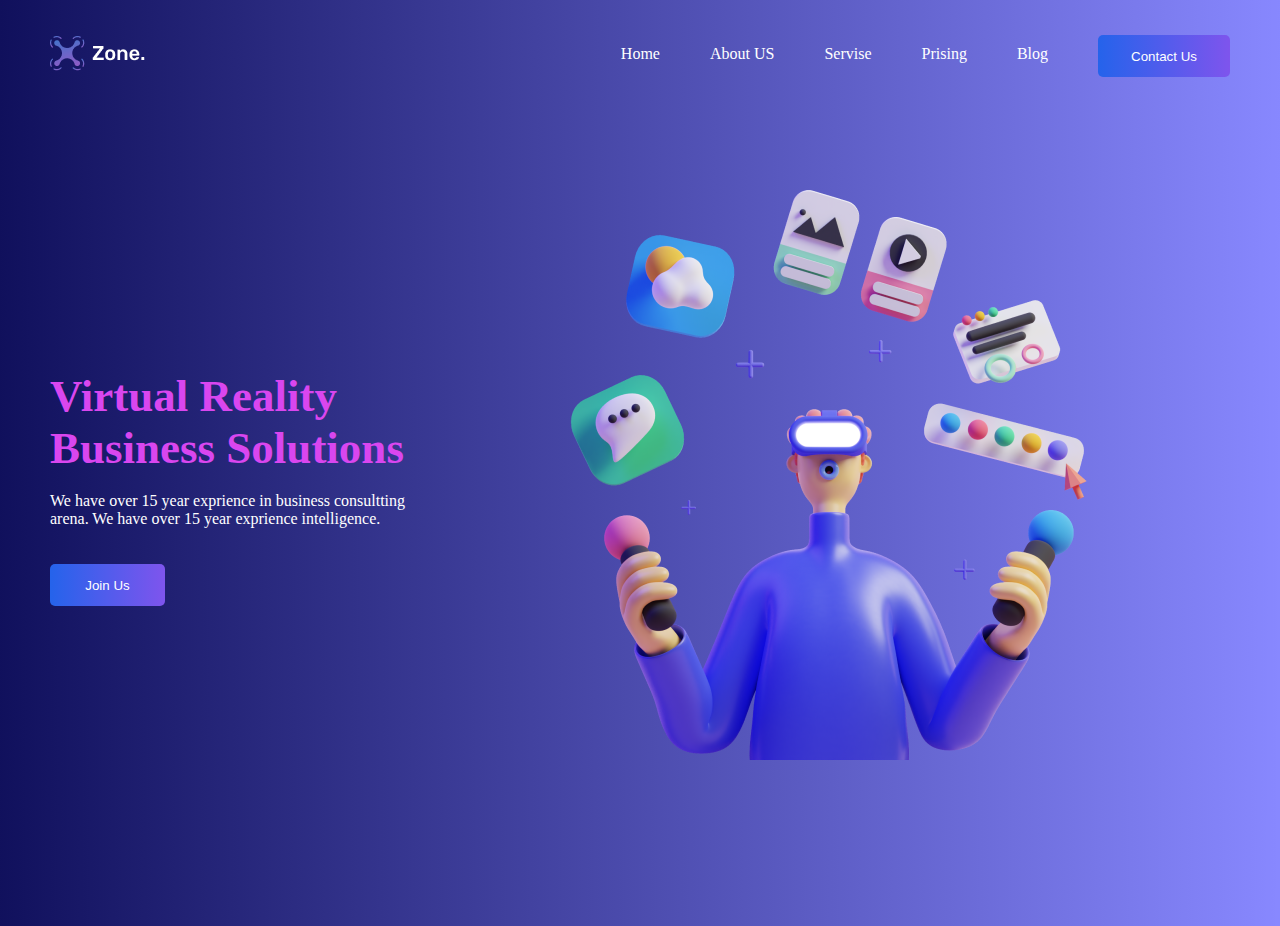
==== index.html @ 9a391731 "first commit" ====
<!DOCTYPE html>
<html lang="en">
<head>
    <meta charset="UTF-8">
    <meta name="viewport" content="width=device-width, initial-scale=1.0">
    <title>Document</title>
  <link rel="stylesheet" href="./index.css">
</head>
<body>
    <div class="container">
<header>
    <div class="boshi">

<div class="div1">
    <img src="./Logo.png" alt="">
</div>

<div class="div2">
    <a href="">Home</a>
    <a href="">About US</a>
    <a href="">Servise</a>
    <a href="">Prising</a>
    <a href="">Blog</a>
    <button>Contact Us</button>
</div>

</div>
</header>
<section>
<div class="left">
<div class="text">
    <h1>Virtual Reality <br> Business Solutions</h1> <br>
    <p>We have over 15 year exprience in business consultting <br> arena. We have over 
        15 year exprience  intelligence.</p> <br><br>
    <button class="button2">Join Us</button>
</div>
</div>
<div class="right">
    <img src="./Saly-19.png" alt="">
</div>



</section>






    </div>
</body>
</html>
---- index.css ----
*{
    margin: 0;
    padding: 0;
    box-sizing: border-box;
    text-decoration: none;
}
body{
    height: 100%;
    background: linear-gradient(90.35deg, rgb(16, 16, 92), rgba(0, 0, 255, 0.466));
    background-repeat: no-repeat;
}
a{
    position: relative;
    top: 10px;
    color: white;
}
button{
    width: 132px;
height: 42px;
background: linear-gradient(90.35deg, #2563EB 0.36%, #D946EF 201.02%);
border-radius: 5px 5px 5px 5px;
border: none;
color: white;
}
.button2{
    width:115px;
height: 42px;
color: white;
}
.boshi{
    height: 100%;
    display: flex;
    height: 50px;
    align-items: center;
    justify-content: space-between;
  width: 100%;
}
header{
    display: flex;
}
.container{
padding: 30px 50px;
}
.right > img {
width: 100%;
padding: 0px 33px 66px 33px;


}
.div2{
    position: relative;
    top: 5px;
    display: flex;
height: 100%;
justify-content: space-between;
gap: 50px;
}
section{
    display: flex;
  justify-content: space-between;
}
.left{
    display: flex;
    align-items: center;
}
h1{
    font-size: 45px;
   color:  #D946EF;
}
p{
    color: white;
}
.text{
    width: 100%;
}
@media only screen and (max-width: 735px) {
   .div2{
    display: none;
   }
   .div1{
    margin: auto;
   }
   
  }
  @media only screen and (max-width: 700px) {
    section{
display: flex;
flex-direction: column;
    }
    .text{
        text-align: center;
        margin-top: 30px;
        display: flex;
        flex-direction:column;
        justify-content: center
        ;
    }
    .button2{
    margin: auto;
    }
  }
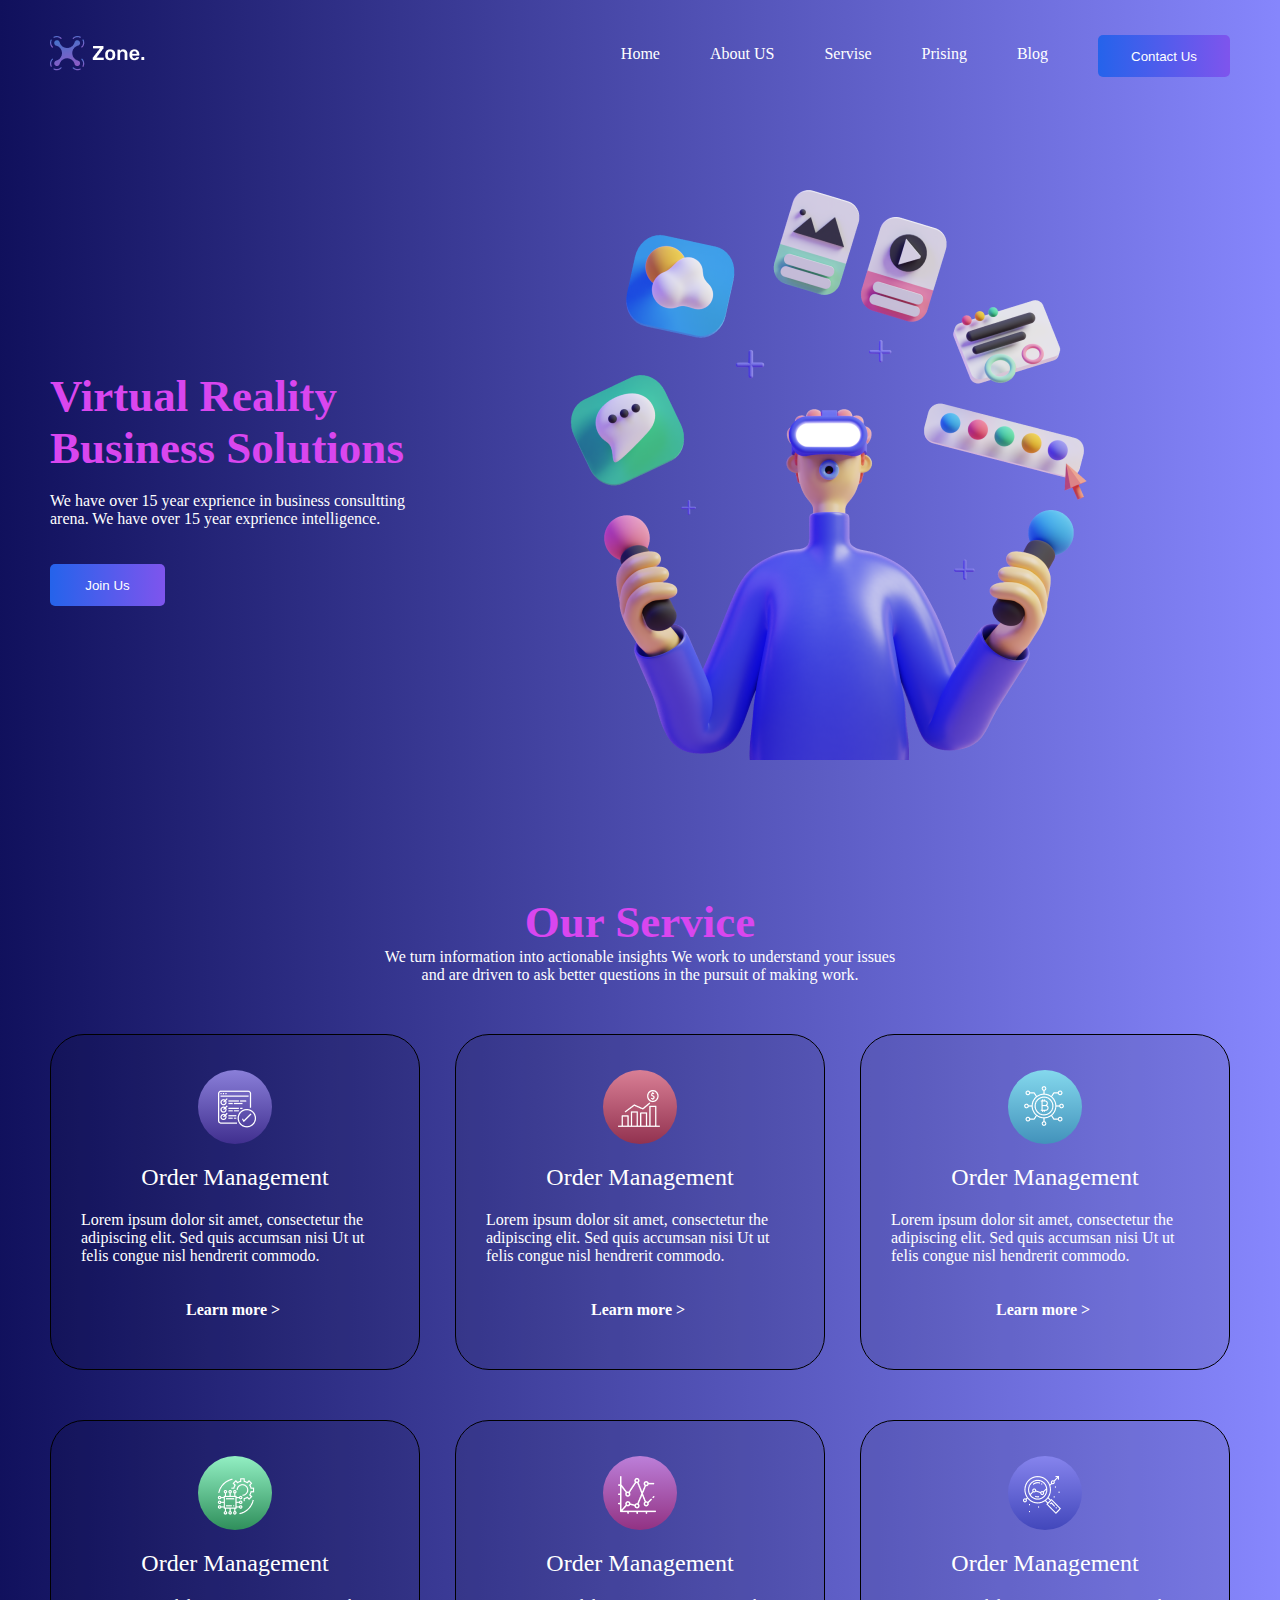
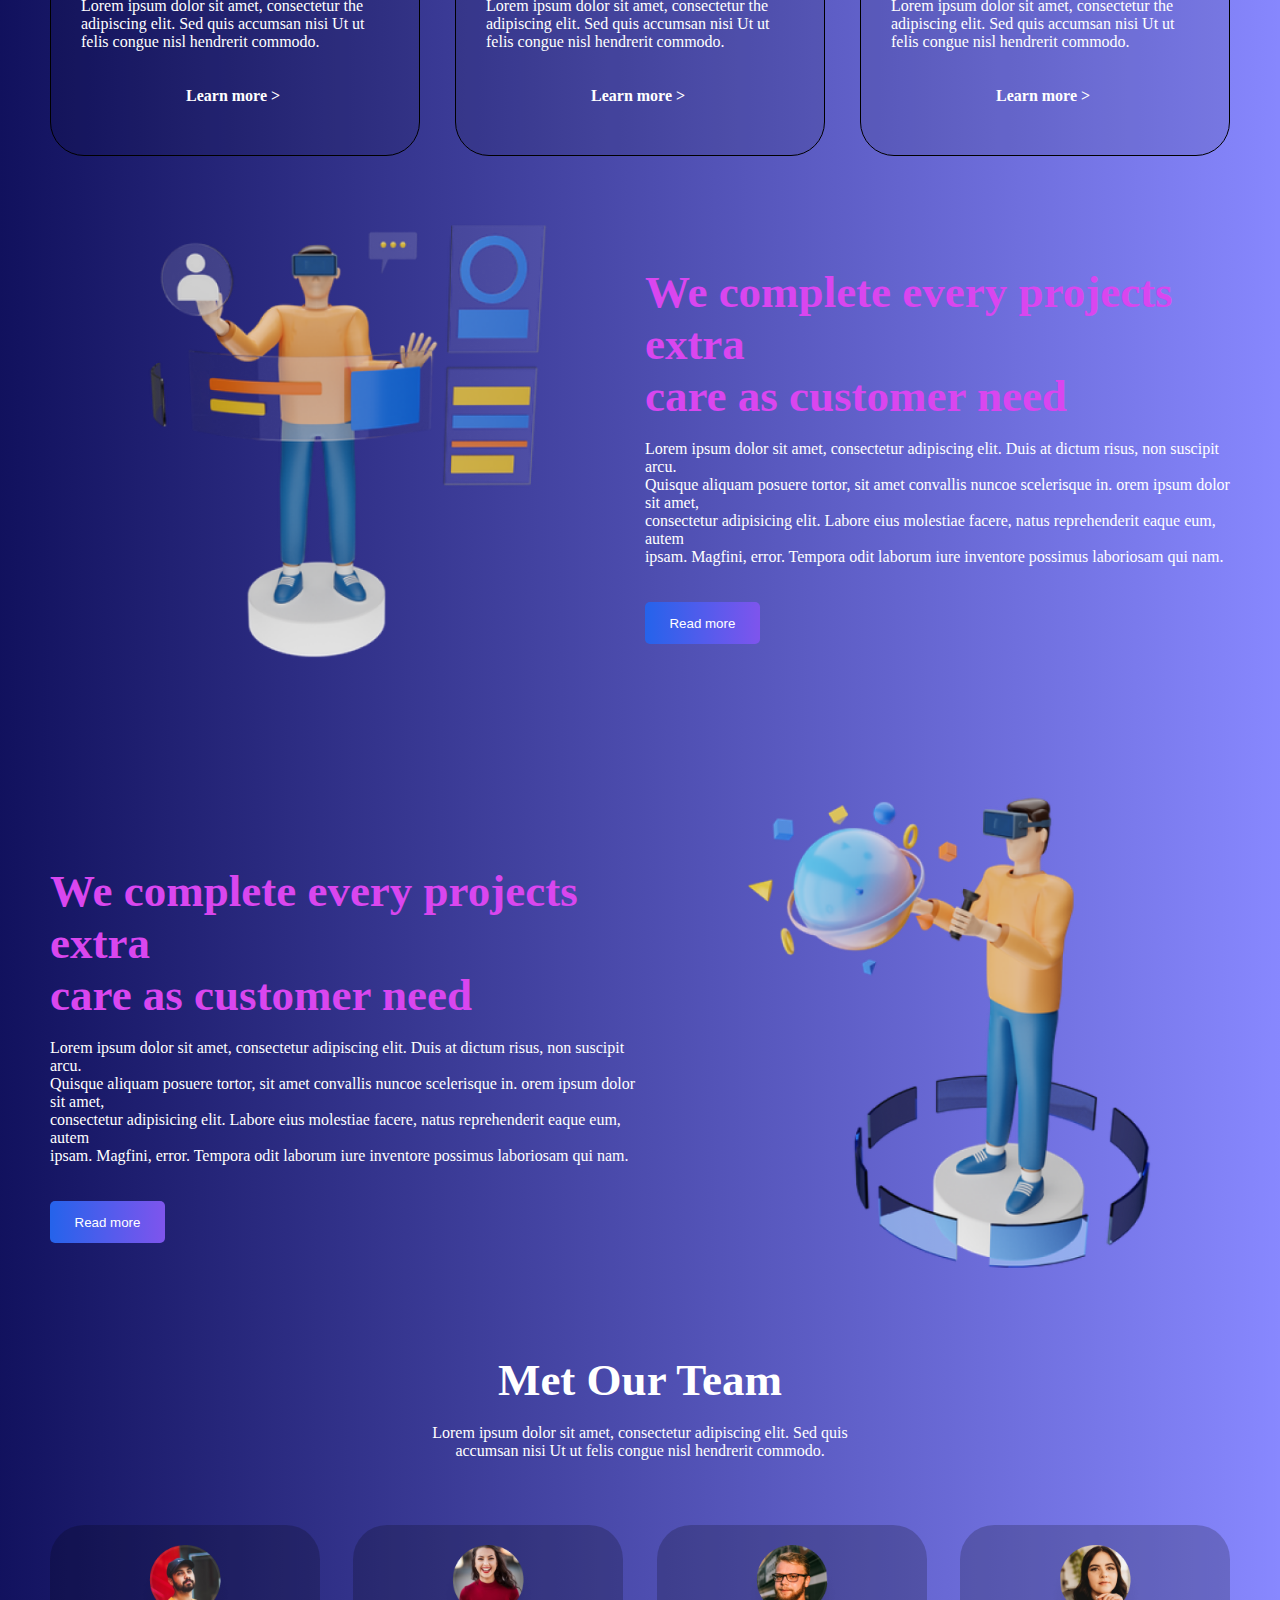
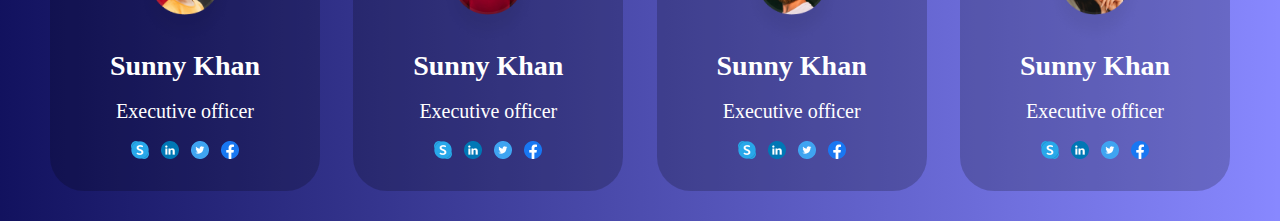
==== commit 03f69085: "first commit" ====
--- a/index.html
+++ b/index.html
@@ -1,47 +1,192 @@
 <!DOCTYPE html>
 <html lang="en">
+
 <head>
     <meta charset="UTF-8">
     <meta name="viewport" content="width=device-width, initial-scale=1.0">
     <title>Document</title>
-  <link rel="stylesheet" href="./index.css">
+    <link rel="stylesheet" href="./index.css">
 </head>
+
 <body>
     <div class="container">
-<header>
-    <div class="boshi">
+        <header>
+            <div class="boshi">
 
-<div class="div1">
-    <img src="./Logo.png" alt="">
+                <div class="div1">
+                    <img src="./Logo.png" alt="">
+                </div>
+
+                <div class="div2">
+                    <a href="">Home</a>
+                    <a href="">About US</a>
+                    <a href="">Servise</a>
+                    <a href="">Prising</a>
+                    <a href="">Blog</a>
+                    <button>Contact Us</button>
+                </div>
+
+            </div>
+        </header>
+        <section>
+            <div class="left">
+                <div class="text">
+                    <h1>Virtual Reality <br> Business Solutions</h1> <br>
+                    <p>We have over 15 year exprience in business consultting <br> arena. We have over
+                        15 year exprience intelligence.</p> <br><br>
+                    <button class="button2">Join Us</button>
+                </div>
+            </div>
+            <div class="right">
+                <img src="./Saly-19.png" alt="">
+            </div>
+        </section>
+
+        <div class="section2">
+            <h1>Our Service</h1>
+            <p>We turn information into actionable insights We work to understand your issues <br>and are driven to ask
+                better questions in the pursuit of making work.</p>
+            <div class="divlar">
+
+                <div class="divi">
+                    <div class="rang1">
+                        <img src="./checklist 2.png" alt="">
+                    </div> <br>
+                    <h2>Order Management</h2><br>
+                    <p>Lorem ipsum dolor sit amet, consectetur the adipiscing elit. Sed quis accumsan nisi Ut ut felis
+                        congue nisl hendrerit commodo.</p> <br><br>
+                    <b>Learn more ></b>
+                </div>
+                <div class="divi">
+                    <div class="rang2">
+                        <img src="./2 1.png" alt="">
+                    </div> <br>
+                    <h2>Order Management</h2><br>
+                    <p>Lorem ipsum dolor sit amet, consectetur the adipiscing elit. Sed quis accumsan nisi Ut ut felis
+                        congue nisl hendrerit commodo.</p> <br> <br>
+                    <b>Learn more ></b>
+                </div>
+                <div class="divi">
+                    <div class="rang3">
+                        <img src="./bitcoin 1.png" alt="">
+                    </div> <br>
+                    <h2>Order Management</h2><br>
+                    <p>Lorem ipsum dolor sit amet, consectetur the adipiscing elit. Sed quis accumsan nisi Ut ut felis
+                        congue nisl hendrerit commodo.</p> <br><br>
+                    <b>Learn more ></b>
+                </div>
+                <div class="divi">
+                    <div class="rang4">
+                        <img src="./checklist 2 (1).png" alt="">
+                    </div> <br>
+                    <h2>Order Management</h2><br>
+                    <p>Lorem ipsum dolor sit amet, consectetur the adipiscing elit. Sed quis accumsan nisi Ut ut felis
+                        congue nisl hendrerit commodo.</p> <br><br>
+                    <b>Learn more ></b>
+                </div>
+                <div class="divi">
+                    <div class="rang5">
+                        <img src="./3 1.png" alt="">
+                    </div> <br>
+                    <h2>Order Management</h2><br>
+                    <p>Lorem ipsum dolor sit amet, consectetur the adipiscing elit. Sed quis accumsan nisi Ut ut felis
+                        congue nisl hendrerit commodo.</p> <br><br>
+                    <b>Learn more ></b>
+                </div>
+                <div class="divi">
+                    <div class="rang6">
+                        <img src="./5 1.png" alt="">
+                    </div> <br>
+                    <h2>Order Management</h2><br>
+                    <p>Lorem ipsum dolor sit amet, consectetur the adipiscing elit. Sed quis accumsan nisi Ut ut felis
+                        congue nisl hendrerit commodo.</p> <br><br>
+                    <b>Learn more ></b>
+                </div>
+
+            </div>
+
+<div class="section0">
+            <section>
+                <div class="left">
+                    <div class="text">
+                        <h1>We complete every projects extra <br> care as customer need</h1> <br>
+                        <p>Lorem ipsum dolor sit amet, consectetur adipiscing elit. Duis at dictum risus, non suscipit
+                            arcu. <br> Quisque aliquam posuere tortor, sit amet convallis nuncoe scelerisque in. orem ipsum
+                            dolor sit amet, <br> consectetur adipisicing elit. Labore eius molestiae facere, natus
+                            reprehenderit eaque eum, autem <br> ipsam. Magfini, error. Tempora odit laborum iure inventore
+                            possimus laboriosam qui nam.</p> <br><br>
+                        <button class="button2">Read more</button>
+                    </div>
+                </div>
+                <div class="right">
+                    <img src="./man-working-using-virtual-reality-4019408-3337377@0 1.png" alt="">
+                </div>
+
+            </section>
+        </div>
+<div class="section9">
+            <section>
+                <div class="left">
+                    <div class="text">
+                        <h1>We complete every projects extra <br> care as customer need</h1> <br>
+                        <p>Lorem ipsum dolor sit amet, consectetur adipiscing elit. Duis at dictum risus, non suscipit
+                            arcu. <br> Quisque aliquam posuere tortor, sit amet convallis nuncoe scelerisque in. orem ipsum
+                            dolor sit amet, <br> consectetur adipisicing elit. Labore eius molestiae facere, natus
+                            reprehenderit eaque eum, autem <br> ipsam. Magfini, error. Tempora odit laborum iure inventore
+                            possimus laboriosam qui nam.</p> <br><br>
+                        <button class="button2">Read more</button>
+                    </div>
+                </div>
+                <div class="right">
+                    <img src="./man-working-using-virtual-reality-4019408-3337377@0 1 (1).png" alt="">
+                </div>
+            </section>
+        </div>
+        <div class="section8">
+<h1> Met Our Team</h1> <br>
+<p>Lorem ipsum dolor sit amet, consectetur adipiscing elit. Sed quis accumsan nisi Ut ut felis congue nisl hendrerit commodo.</p>
+<div class="cart4">
+    <div class="cart66"> 
+        <img class="icon6" src="./icon/Rectangle 56.png" alt="">
+        <h3>Sunny Khan</h3><br>
+        <div class="text6">
+        <p>Executive officer</p><br>
+        <img src="./icon/Icon.png" alt="">
+    </div>
+    </div>
+    <div class="cart66"> 
+        <img class="icon6" src="./icon/Rectangle 56 (3).png" alt="">
+        <h3>Sunny Khan</h3><br>
+        <div class="text6">
+        <p>Executive officer</p><br>
+        <img src="./icon/Icon.png" alt="">
+    </div>
+    </div>
+    <div class="cart66"> 
+       
+        <img class="icon6" src="./icon/Rectangle 56 (2).png" alt="">
+        <h3>Sunny Khan</h3><br>
+        <div class="text6">
+        <p>Executive officer</p><br>
+        <img src="./icon/Icon.png" alt="">
+    </div>
+    </div>
+    <div class="cart66"> 
+       
+        <img class="icon6" src="./icon/Rectangle 56 (1).png" alt="">
+        <h3>Sunny Khan</h3><br>
+        <div class="text6">
+        <p>Executive officer</p><br>
+        <img src="./icon/Icon.png" alt="">
+    </div>
+    </div>
+    
 </div>
+        </div>
 
-<div class="div2">
-    <a href="">Home</a>
-    <a href="">About US</a>
-    <a href="">Servise</a>
-    <a href="">Prising</a>
-    <a href="">Blog</a>
-    <button>Contact Us</button>
-</div>
-
-</div>
-</header>
-<section>
-<div class="left">
-<div class="text">
-    <h1>Virtual Reality <br> Business Solutions</h1> <br>
-    <p>We have over 15 year exprience in business consultting <br> arena. We have over 
-        15 year exprience  intelligence.</p> <br><br>
-    <button class="button2">Join Us</button>
-</div>
-</div>
-<div class="right">
-    <img src="./Saly-19.png" alt="">
-</div>
+        </div>
 
 
-
-</section>
 
 
 
@@ -50,4 +195,5 @@
 
     </div>
 </body>
+
 </html>--- a/index.css
+++ b/index.css
@@ -5,6 +5,7 @@
     text-decoration: none;
 }
 body{
+    width: 100%;
     height: 100%;
     background: linear-gradient(90.35deg, rgb(16, 16, 92), rgba(0, 0, 255, 0.466));
     background-repeat: no-repeat;
@@ -44,9 +45,12 @@
 .right > img {
 width: 100%;
 padding: 0px 33px 66px 33px;
-
-
-}
+}
+.section3 > img {
+    width: 100%;
+  
+}
+
 .div2{
     position: relative;
     top: 5px;
@@ -67,12 +71,213 @@
     font-size: 45px;
    color:  #D946EF;
 }
+.section2 > p {
+    text-align: center;
+}
+.section2 > h1{
+    text-align: center;
+}
 p{
     color: white;
 }
 .text{
     width: 100%;
 }
+.divlar > p {
+    font-family: DM Sans;
+font-size: 16px;
+font-weight: 400;
+line-height: 26px;
+}
+b{
+    color: white;
+   padding-left: 105px;
+}
+h2{
+    text-align: center;
+    color: white;
+    font-family: DM Sans;
+font-size: 24px;
+font-weight: 500;
+line-height: 31.25px;
+}
+.rang1 > img{
+ position: relative;
+ left: 20px;
+ top: 20px;
+}
+.rang2 > img{
+ position: relative;
+ left: 15px;
+ top: 20px;
+}
+.rang3 > img{
+ position: relative;
+ left: 15px;
+ top: 15px;
+}
+.rang4 > img{
+ position: relative;
+ left: 15px;
+ top: 15px;
+}
+.rang5 > img{
+ position: relative;
+ left: 15px;
+ top: 20px;
+}
+.rang6 > img{
+ position: relative;
+ left: 15px;
+ top: 20px;
+}
+.cart{
+    display: flex;
+ flex-direction: column;
+}
+.taxlaney{
+    display: flex;
+}
+.divi{
+    width: 370px;
+height: 336px;
+border-radius: 34px;
+border: 1px solid;
+/* border-image-source: linear-gradient(97.12deg, rgba(255, 255, 255, 0.08) -3.52%, rgba(255, 255, 255, 0.07) 100.35%); */
+background: rgba(0, 0, 0, 0.082);
+padding: 35px 30px;
+
+}
+.rang1{
+    width: 74px;
+height: 74px;
+background: linear-gradient(180deg, #8A7FD9 0%, #402F8F 100%);
+border-radius: 55px;
+margin: auto;
+}
+.rang2{
+    width: 74px;
+height: 74px;
+background: linear-gradient(180deg, #D97F95 0%, #923250 100%);
+border-radius: 55px;
+margin: auto;
+}
+.rang3{
+    width: 74px;
+height: 74px;
+background: linear-gradient(180deg, #84D8ED 0%, #4292BB 100%);
+border-radius: 55px;
+margin: auto;
+}
+.rang4{
+    width: 74px;
+height: 74px;
+background: linear-gradient(180deg, #92EFC3 0%, #2F8F5B 100%);
+border-radius: 55px;
+margin: auto;
+}
+.rang5{
+    width: 74px;
+height: 74px;
+background: linear-gradient(180deg, #BC7FD9 0%, #923283 100%);
+border-radius: 55px;
+margin: auto;
+}
+.rang6{
+    width: 74px;
+height: 74px;
+background: linear-gradient(180deg, #8684ED 0%, #4247BB 100%);
+border-radius: 55px;
+margin: auto;
+}
+.divlar{
+    width: 100%;
+    display: flex;
+    flex-wrap: wrap;
+    justify-content: space-between;
+ padding-top: 50px;
+    row-gap: 50px;
+}
+.section3{
+    padding-top: 50px;
+    width: 1205px;
+height: 588px;
+    display: flex;
+    justify-content: space-between;
+}
+
+.right1{
+    display: flex;
+    align-items: center;
+    width: 582px;
+height: 531px;
+border-radius: 4px;
+}
+.right1 > .text > h2 {
+    font-family: DM Sans;
+font-size: 42px;
+font-weight: 700;
+line-height: 54.68px;
+text-align: left;
+
+}
+.left1{
+    width: 100%;
+}
+.section8 > h1 {
+    color: white;
+    text-align: center;
+}
+.section0 > section {
+    display: flex;
+    flex-direction: row-reverse;
+}
+.section8 > p {
+    margin: auto;
+    text-align: center;
+    width: 480px;
+height: 51px;
+}
+h3{
+    color: white;
+    font-size: 28px;
+    text-align: center;
+}
+.text6{
+   text-align: center;
+}
+.text6 > p{
+    font-family: DM Sans;
+    font-size: 20px;
+}
+.cart4{
+    margin-top: 50px;
+    display: flex;
+    flex-wrap: wrap;
+    justify-content: space-between;
+    row-gap: 30px;
+}
+.cart4 > div{
+    width: 270px;
+    height: 266px;
+    border-radius: 34px;
+    border: 1px;
+   background: rgba(0, 0, 0, 0.205);
+}
+.icon6{
+    width: 100px;
+    padding-top: 20px;
+  position: relative;
+  left: 85px;
+    
+}
+.nool{
+    margin: auto;
+    width: 90.64px;
+height: 89.16px;
+}
+
+
 @media only screen and (max-width: 735px) {
    .div2{
     display: none;
@@ -80,7 +285,10 @@
    .div1{
     margin: auto;
    }
-   
+   .section0 > section {
+    display: flex;
+    flex-direction: column;
+}
   }
   @media only screen and (max-width: 700px) {
     section{
@@ -98,4 +306,28 @@
     .button2{
     margin: auto;
     }
-  }+  }
+  @media only screen and (max-width: 840px) {
+  .divi{
+  width: 100%;
+    margin: auto;
+  }
+  }
+  @media only screen and (max-width: 1205px) {
+    .divi{
+          margin: auto;
+        }
+    }
+    @media only screen and (max-width: 615px) {
+       .cart66{
+      margin: auto;
+       }
+      }
+      @media only screen and (max-width: 907px) {
+       .cart66{
+        margin: auto;
+       }
+      }
+      @media only screen and (max-width: 530px) {
+    
+      }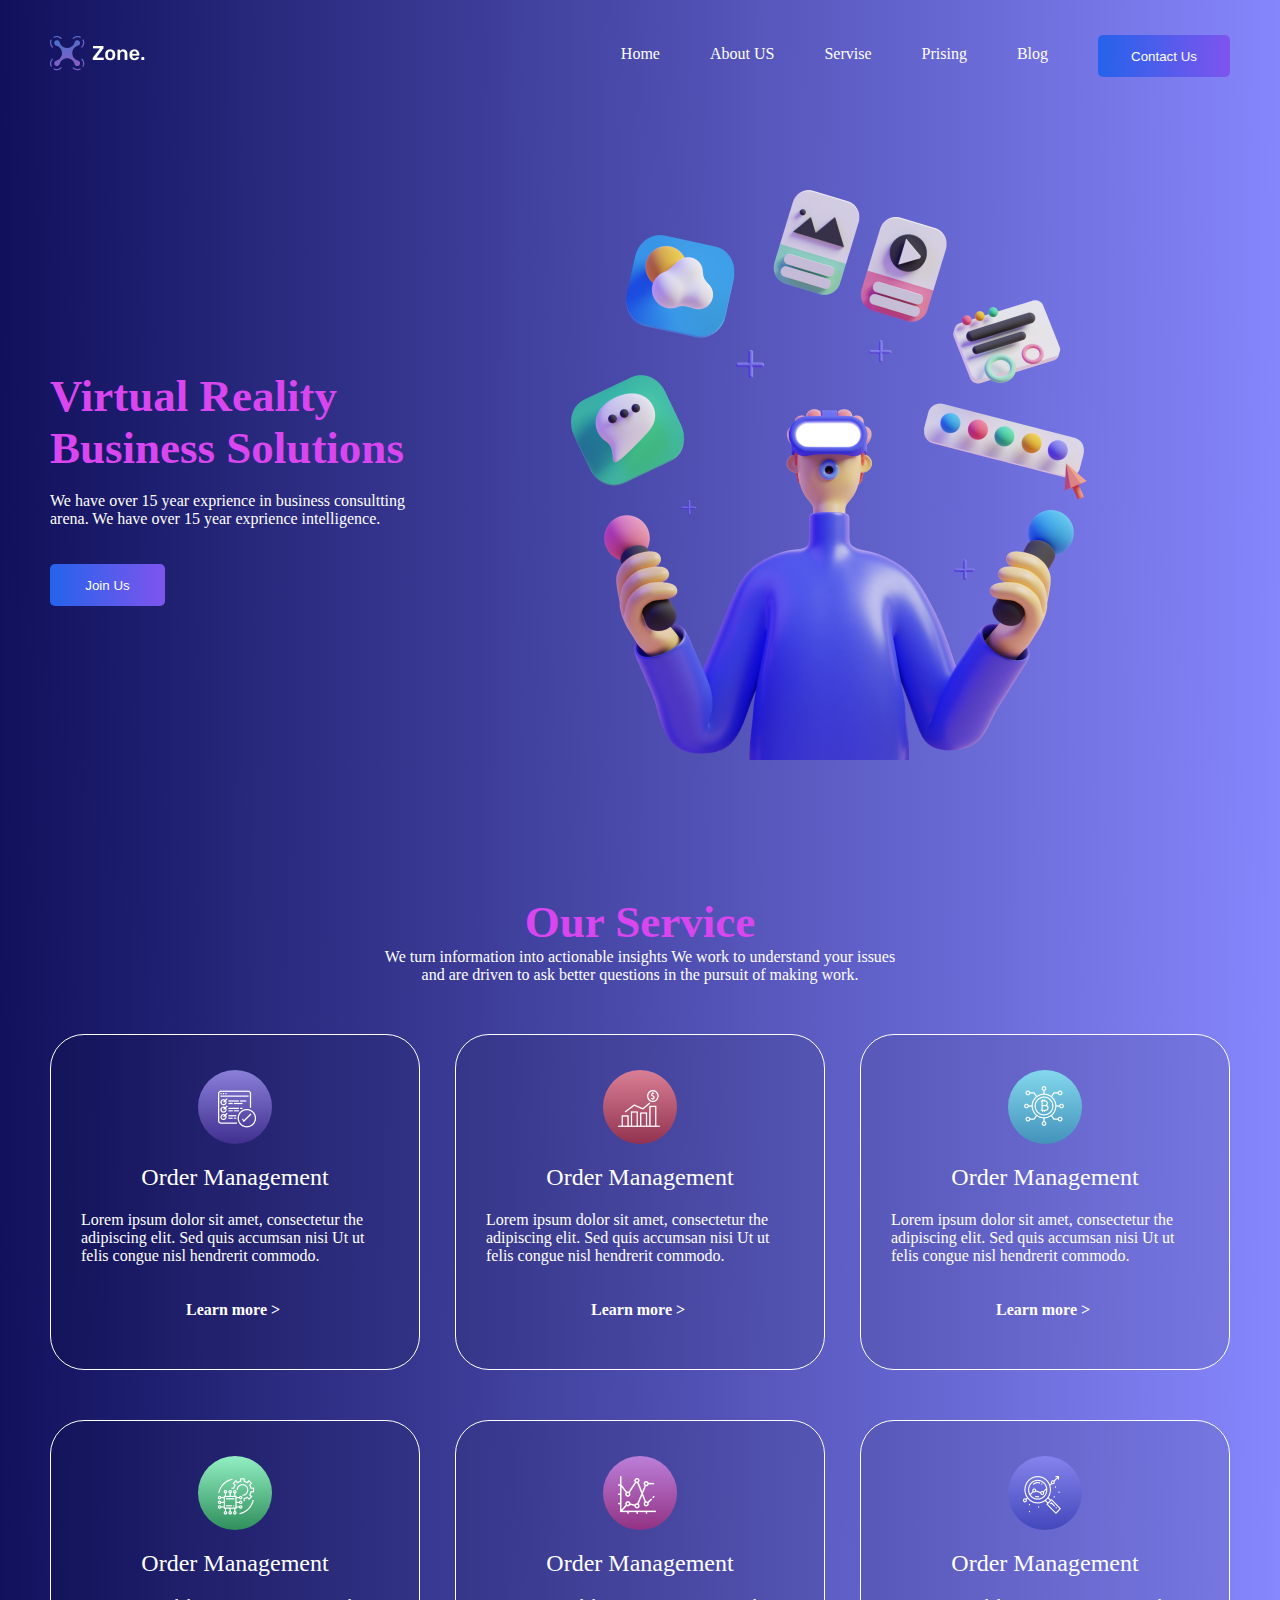
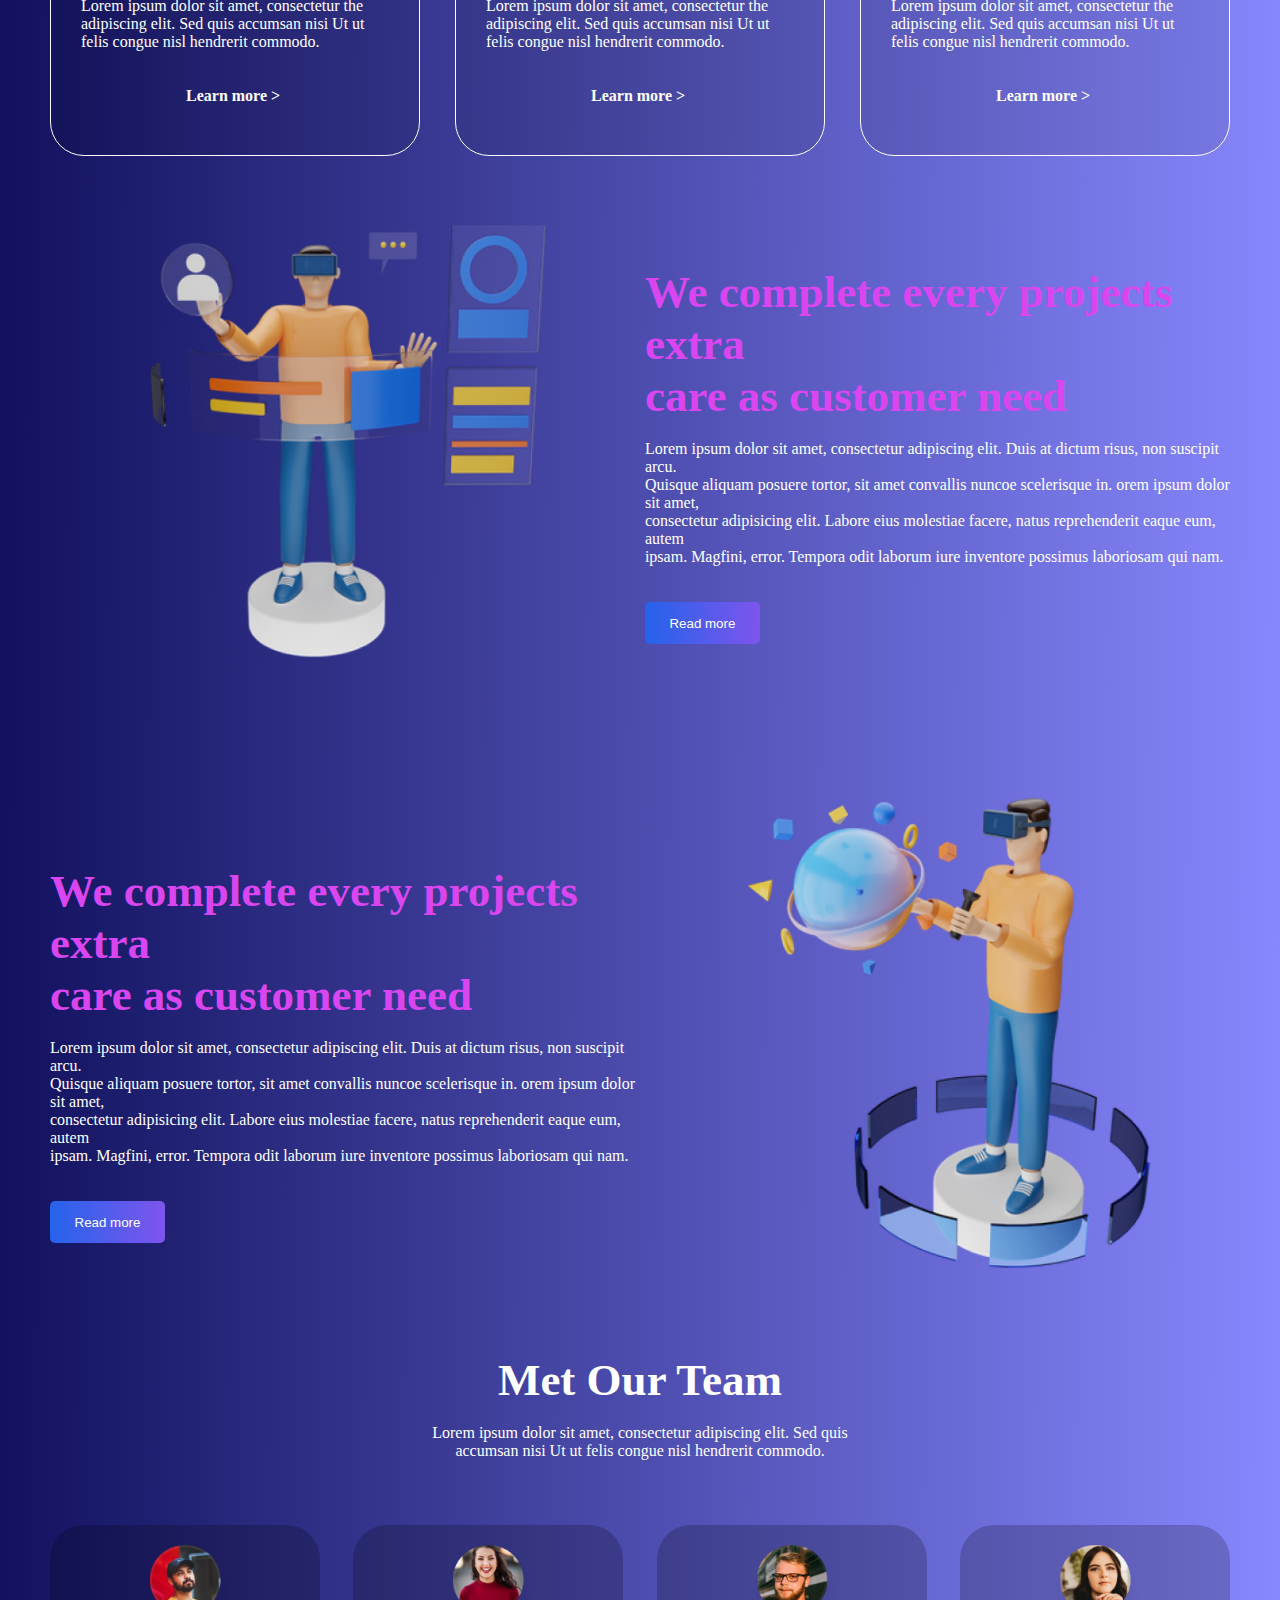
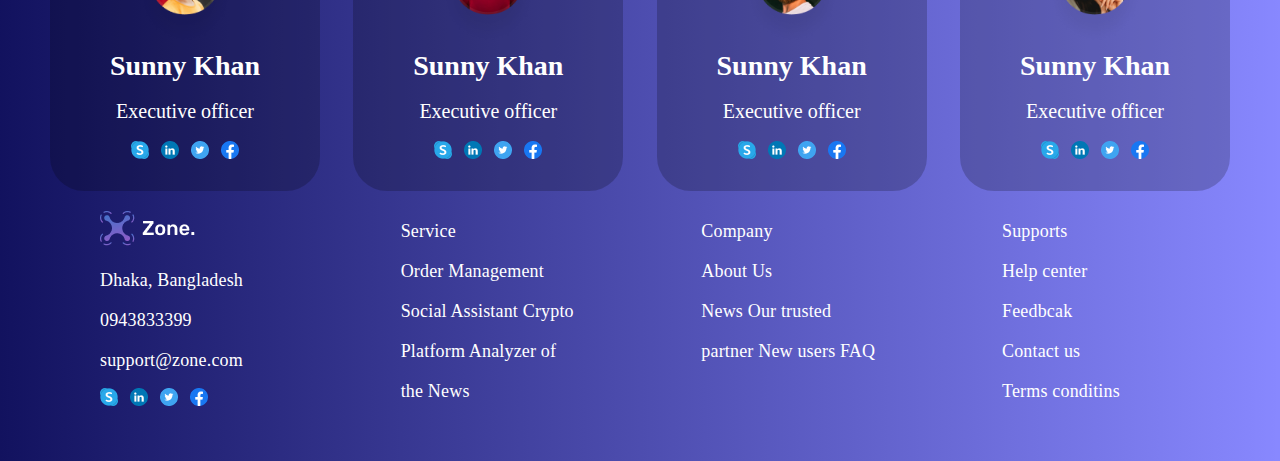
==== commit f54ebf0a: "footer finish" ====
--- a/index.html
+++ b/index.html
@@ -184,6 +184,25 @@
 </div>
         </div>
 
+        <div class="container1">
+            <div> 
+                <img src="./Logo.png" alt="">
+                <p>Dhaka, Bangladesh</p>
+                <p>0943833399</p>
+                <p>support@zone.com</p>
+                <img src="./icon/Icon.png" alt="">
+            </div>
+            <div>
+                <p>Service </p> <p> Order Management </p>  Social Assistant Crypto Platform Analyzer of the News
+            </div>
+            <div>
+                <p>Company </p> <p>About Us </p>News Our trusted partner New users FAQ
+            </div>
+            <div>
+                <p> Supports </p> <p>Help center </p>  <p>Feedbcak </p> <p>Contact us </p>Terms conditins
+            </div>
+            
+        </div>
         </div>
 
 
--- a/index.css
+++ b/index.css
@@ -3,6 +3,7 @@
     padding: 0;
     box-sizing: border-box;
     text-decoration: none;
+    color: white;
 }
 body{
     width: 100%;
@@ -278,6 +279,31 @@
 }
 
 
+.container1 > div {
+    width: 178px;
+height: 200px;
+font-family: DM Sans;
+font-size: 18px;
+font-weight: 500;
+line-height: 40px;
+letter-spacing: 0.01em;
+text-align: left;
+
+border-radius: 30px;
+}
+.container1{
+    display: flex;
+    justify-content: space-between;
+    row-gap: 30px;
+    padding: 20px 50px;
+ flex-wrap: wrap;
+}
+
+@media only screen and (max-width: 450px) {
+ .container1 > div{
+    margin: auto;
+ }
+  }
 @media only screen and (max-width: 735px) {
    .div2{
     display: none;
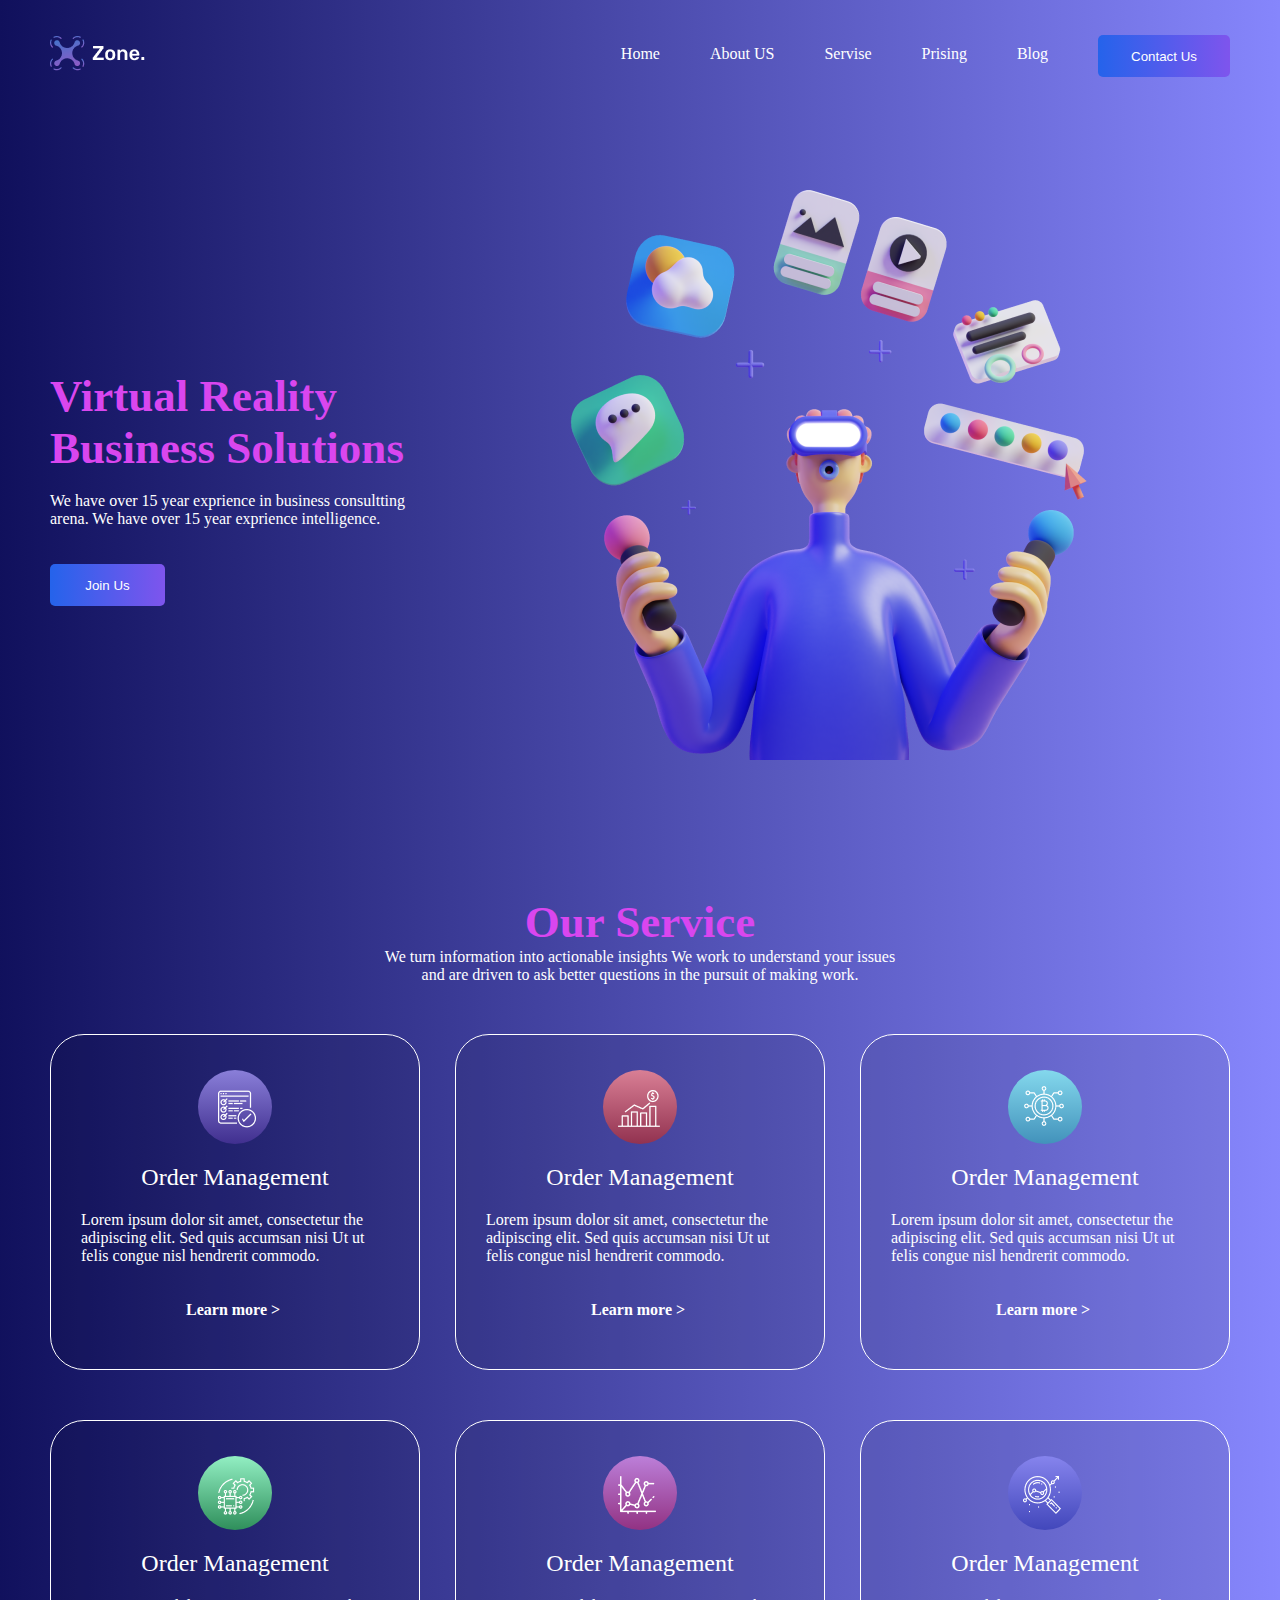
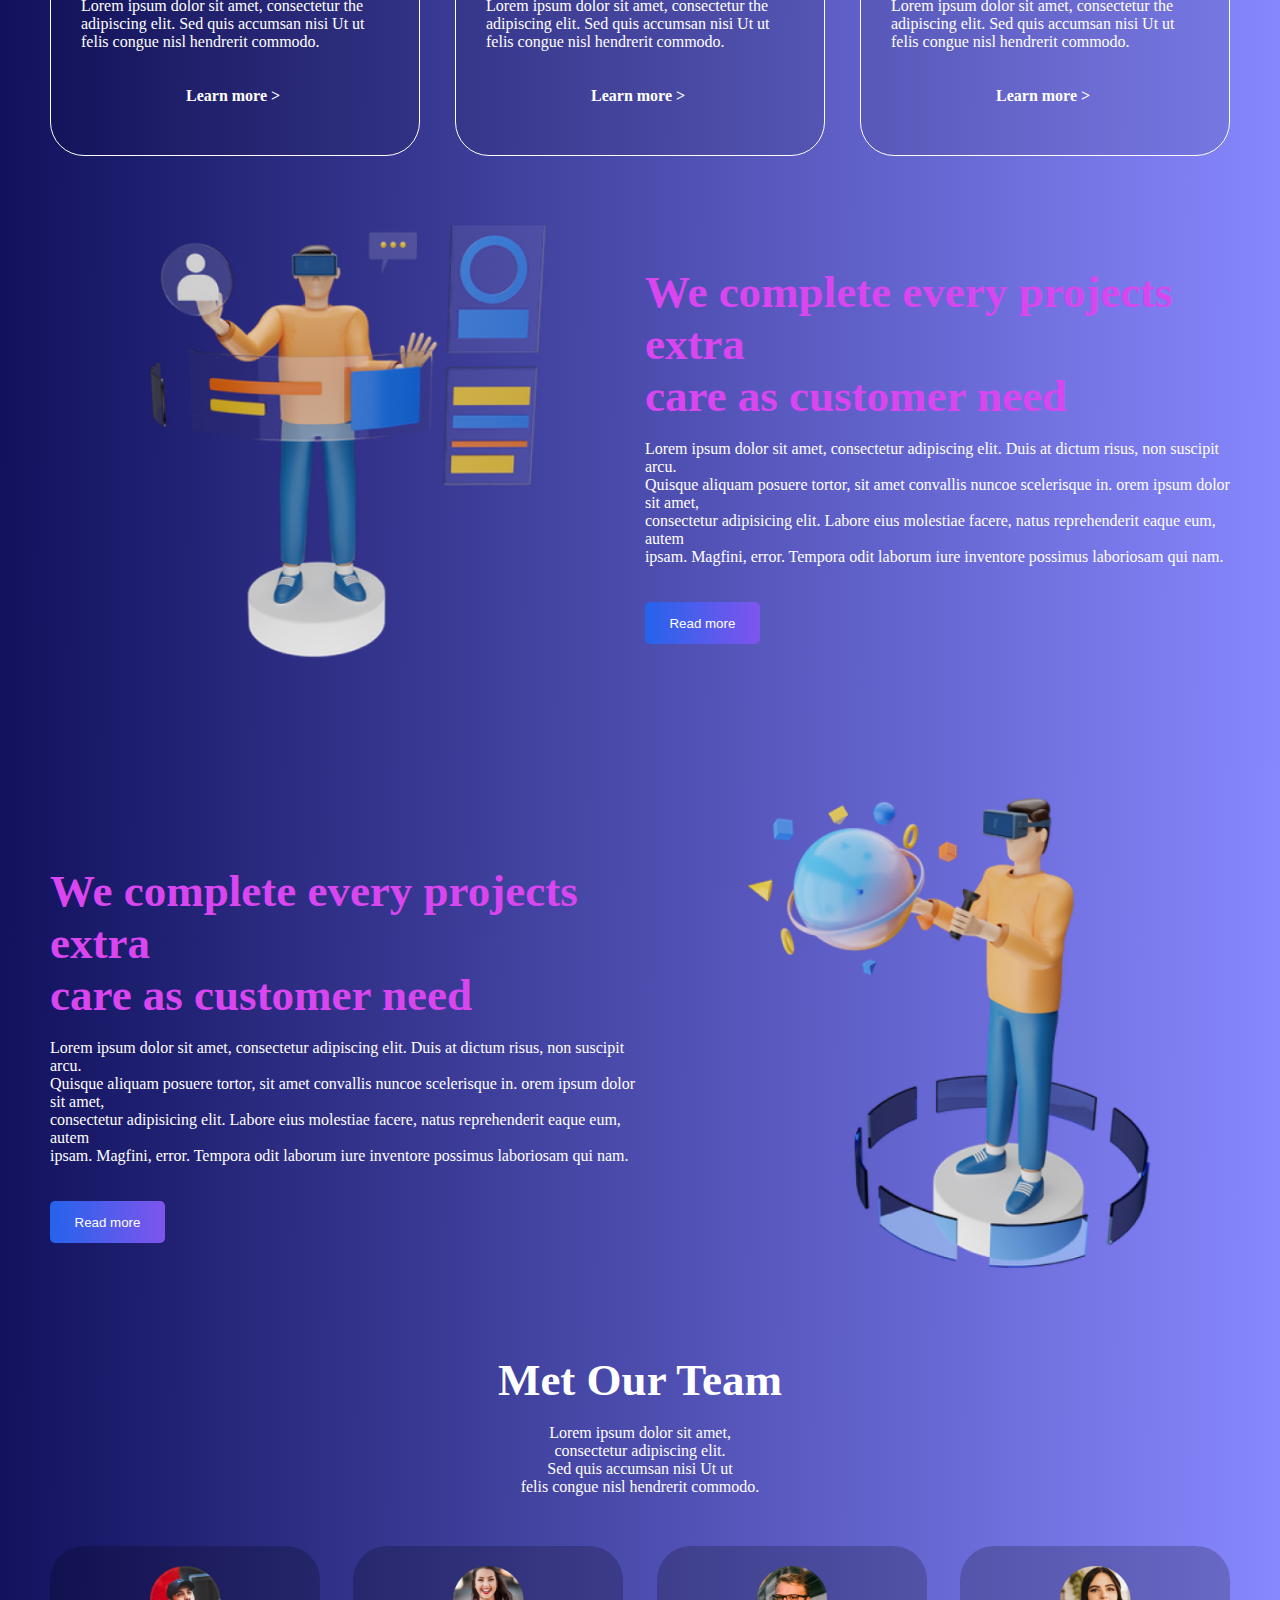
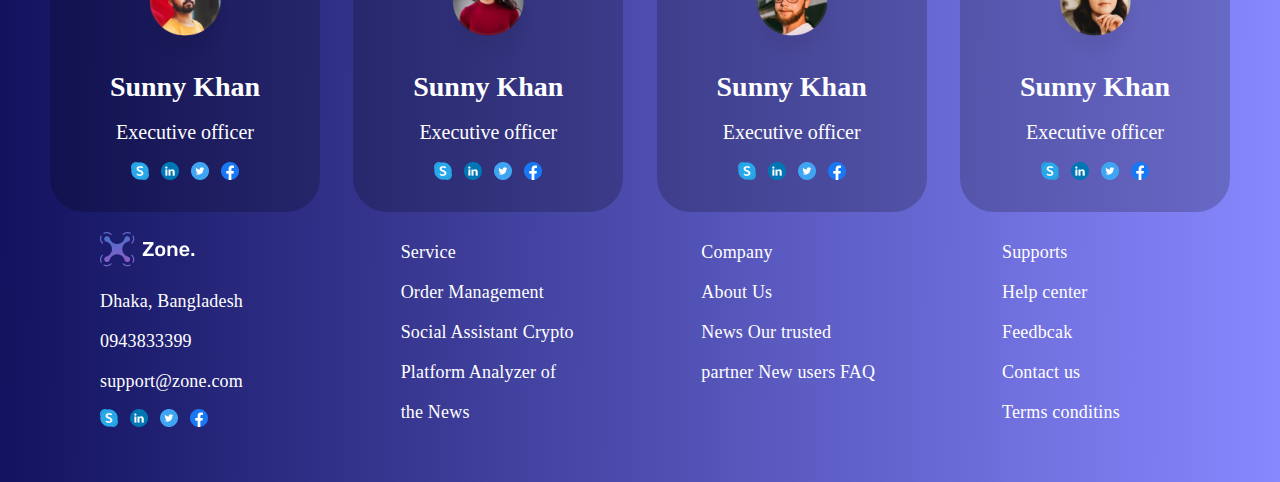
==== commit 54848c9e: "card deck finish" ====
--- a/index.html
+++ b/index.html
@@ -144,7 +144,7 @@
         </div>
         <div class="section8">
 <h1> Met Our Team</h1> <br>
-<p>Lorem ipsum dolor sit amet, consectetur adipiscing elit. Sed quis accumsan nisi Ut ut felis congue nisl hendrerit commodo.</p>
+<p>Lorem ipsum dolor sit amet, <br> consectetur adipiscing elit. <br> Sed quis accumsan nisi Ut ut <br> felis congue nisl hendrerit commodo.</p>
 <div class="cart4">
     <div class="cart66"> 
         <img class="icon6" src="./icon/Rectangle 56.png" alt="">
--- a/index.css
+++ b/index.css
@@ -234,10 +234,9 @@
     flex-direction: row-reverse;
 }
 .section8 > p {
-    margin: auto;
-    text-align: center;
-    width: 480px;
-height: 51px;
+    
+ 
+   text-align: center;
 }
 h3{
     color: white;
